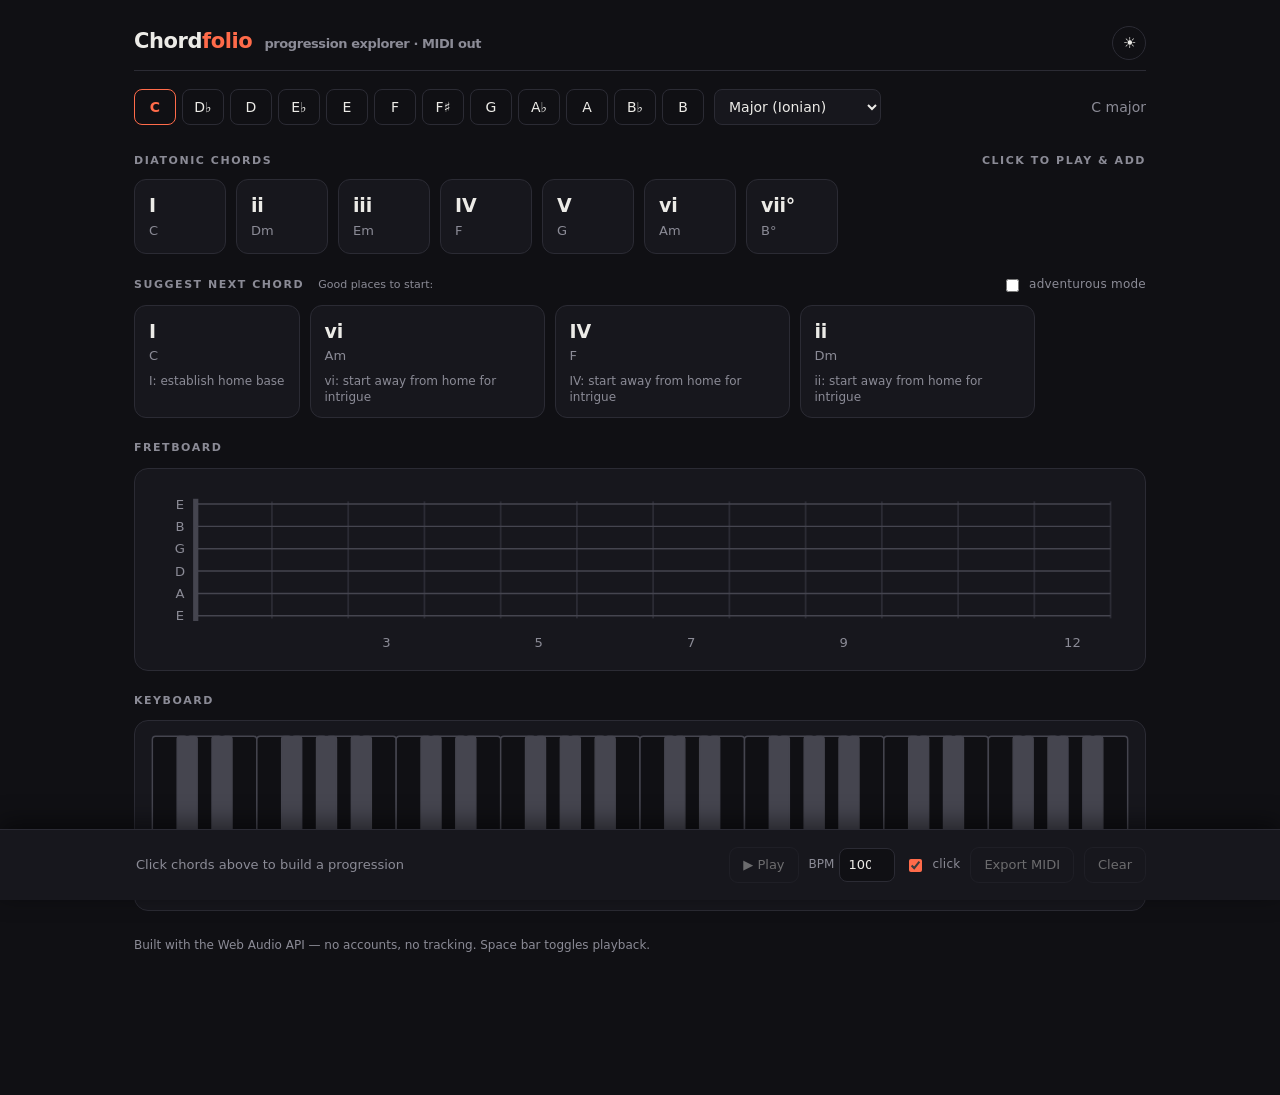
==== index.html @ 5ccd31ba "first stub" ====
<!DOCTYPE html>
<html lang="en" data-theme="dark">
<head>
  <meta charset="UTF-8">
  <meta name="viewport" content="width=device-width, initial-scale=1.0">
  <title>Chordfolio — chord progression explorer</title>
  <meta name="description" content="Explore keys, build chord progressions, hear them looped, and export MIDI straight into your DAW. No signup.">
  <link rel="stylesheet" href="css/style.css">
</head>
<body>
  <div class="wrap">
    <header>
      <div>
        <h1>Chord<span class="accent">folio</span><span class="tagline">progression explorer · MIDI out</span></h1>
      </div>
      <button id="btn-theme" title="Toggle light/dark">☀</button>
    </header>

    <section class="key-bar" aria-label="Key selector">
      <div class="tonic-row" id="tonics"></div>
      <select id="mode-select" aria-label="Mode"></select>
      <span id="key-name"></span>
    </section>

    <div class="section-title">Diatonic chords <span class="spacer"></span> click to play &amp; add</div>
    <section class="card-row" id="chords" aria-label="Diatonic chords"></section>

    <div class="section-title">
      Suggest next chord
      <span id="suggest-hint"></span>
      <span class="spacer"></span>
      <label class="toggle"><input type="checkbox" id="adventurous"> adventurous mode</label>
    </div>
    <section class="card-row" id="suggestions" aria-label="Suggested next chords"></section>

    <div class="section-title">Fretboard</div>
    <div class="instrument" id="fretboard"></div>

    <div class="section-title">Keyboard</div>
    <div class="instrument" id="piano"></div>

    <footer class="credits">
      Built with the Web Audio API — no accounts, no tracking. Space bar toggles playback.
    </footer>
  </div>

  <div class="timeline-bar">
    <div class="timeline-inner">
      <div id="timeline" aria-label="Progression timeline"></div>
      <div class="transport">
        <button id="btn-play" disabled>▶ Play</button>
        <label class="bpm-field">BPM <input type="number" id="bpm" min="40" max="220" step="1"></label>
        <label class="toggle"><input type="checkbox" id="metronome"> click</label>
        <button id="btn-export" disabled>Export MIDI</button>
        <button id="btn-clear" disabled>Clear</button>
      </div>
    </div>
  </div>

  <script src="js/theory.js"></script>
  <script src="js/audio.js"></script>
  <script src="js/suggest.js"></script>
  <script src="js/midi.js"></script>
  <script src="js/piano.js"></script>
  <script src="js/fretboard.js"></script>
  <script src="js/app.js"></script>
</body>
</html>
---- css/style.css ----
/* Chordfolio — editorial line-art UI. One accent color; dark default. */
:root {
  --accent: #ff6b4a;
  --accent-soft: rgba(255, 107, 74, 0.18);
}
:root[data-theme='dark'] {
  --bg: #101014;
  --panel: #17171d;
  --line: #2b2b34;
  --line-strong: #45454f;
  --ink: #ecebe7;
  --ink-dim: #8b8b96;
  --key-white: #101014;
  --shadow: rgba(0, 0, 0, 0.5);
}
:root[data-theme='light'] {
  --bg: #faf9f6;
  --panel: #ffffff;
  --line: #dcdad4;
  --line-strong: #b4b2ab;
  --ink: #1c1c20;
  --ink-dim: #77767e;
  --key-white: #faf9f6;
  --shadow: rgba(30, 30, 40, 0.12);
}

* { box-sizing: border-box; }
html, body { margin: 0; }
body {
  background: var(--bg);
  color: var(--ink);
  font-family: 'Inter', 'Segoe UI', system-ui, -apple-system, sans-serif;
  font-size: 15px;
  line-height: 1.45;
  padding-bottom: 130px; /* room for the sticky timeline */
}

.wrap { max-width: 1060px; margin: 0 auto; padding: 0 24px; }

/* ---------- header ---------- */
header {
  display: flex;
  align-items: baseline;
  justify-content: space-between;
  padding: 26px 0 10px;
  border-bottom: 1px solid var(--line);
}
h1 {
  font-size: 21px;
  font-weight: 650;
  letter-spacing: -0.02em;
  margin: 0;
}
h1 .accent { color: var(--accent); }
.tagline { color: var(--ink-dim); font-size: 13px; margin-left: 12px; }
#btn-theme {
  background: none;
  border: 1px solid var(--line);
  border-radius: 999px;
  color: var(--ink);
  width: 34px; height: 34px;
  font-size: 15px;
  cursor: pointer;
}
#btn-theme:hover { border-color: var(--accent); color: var(--accent); }

/* ---------- key selector ---------- */
.key-bar {
  display: flex;
  flex-wrap: wrap;
  align-items: center;
  gap: 10px;
  padding: 18px 0 6px;
}
.tonic-row { display: flex; flex-wrap: wrap; gap: 6px; }
.tonic-btn {
  min-width: 42px;
  padding: 7px 9px;
  background: none;
  border: 1px solid var(--line);
  border-radius: 8px;
  color: var(--ink);
  font: inherit;
  font-size: 14px;
  cursor: pointer;
  transition: border-color 0.15s, color 0.15s;
}
.tonic-btn:hover { border-color: var(--accent); }
.tonic-btn.active {
  border-color: var(--accent);
  color: var(--accent);
  font-weight: 650;
}
#mode-select {
  background: var(--panel);
  color: var(--ink);
  border: 1px solid var(--line);
  border-radius: 8px;
  padding: 8px 10px;
  font: inherit;
  font-size: 14px;
  cursor: pointer;
}
#key-name { font-size: 14px; color: var(--ink-dim); margin-left: auto; }

/* ---------- section titles ---------- */
.section-title {
  font-size: 11px;
  font-weight: 650;
  text-transform: uppercase;
  letter-spacing: 0.14em;
  color: var(--ink-dim);
  margin: 22px 0 10px;
  display: flex;
  align-items: center;
  gap: 14px;
}
.section-title .spacer { flex: 1; }

/* ---------- chord cards ---------- */
.card-row { display: flex; flex-wrap: wrap; gap: 10px; }
.chord-card {
  display: flex;
  flex-direction: column;
  align-items: flex-start;
  gap: 2px;
  min-width: 92px;
  padding: 12px 14px;
  background: var(--panel);
  border: 1px solid var(--line);
  border-radius: 12px;
  color: var(--ink);
  font: inherit;
  cursor: pointer;
  text-align: left;
  transition: border-color 0.15s, transform 0.1s, box-shadow 0.15s;
}
.chord-card:hover {
  border-color: var(--accent);
  transform: translateY(-1px);
  box-shadow: 0 4px 14px var(--shadow);
}
.chord-card.played { border-color: var(--accent); box-shadow: 0 0 0 3px var(--accent-soft); }
.card-roman { font-size: 19px; font-weight: 650; letter-spacing: -0.01em; }
.card-symbol { font-size: 13px; color: var(--ink-dim); }
.chord-card.suggestion { max-width: 235px; }
.card-why { font-size: 12px; color: var(--ink-dim); margin-top: 5px; line-height: 1.35; }
.chord-card.spicy .card-roman::after {
  content: '◆';
  font-size: 9px;
  color: var(--accent);
  vertical-align: super;
  margin-left: 5px;
}
.toggle {
  display: inline-flex;
  align-items: center;
  gap: 7px;
  font-size: 12px;
  letter-spacing: 0.02em;
  text-transform: none;
  font-weight: 500;
  color: var(--ink-dim);
  cursor: pointer;
}
.toggle input { accent-color: var(--accent); cursor: pointer; }
#suggest-hint { text-transform: none; letter-spacing: 0; font-weight: 500; }

/* ---------- instruments ---------- */
.instrument {
  background: var(--panel);
  border: 1px solid var(--line);
  border-radius: 14px;
  padding: 14px 16px;
  margin-top: 12px;
}
.fret-svg, .piano-svg { display: block; width: 100%; height: auto; }

/* fretboard line-art */
.fb-nut { stroke: var(--line-strong); stroke-width: 4; }
.fb-fret { stroke: var(--line); stroke-width: 1.4; }
.fb-string { stroke: var(--line-strong); stroke-width: 1.1; }
.fb-label, .fb-marker-num {
  fill: var(--ink-dim);
  font-size: 10px;
  font-family: inherit;
  text-anchor: middle;
}
.fb-dot {
  fill: var(--bg);
  stroke: var(--accent);
  stroke-width: 1.8;
}
.fb-dot.root { fill: var(--accent); }

/* piano line-art */
.pk-white {
  fill: var(--key-white);
  stroke: var(--line-strong);
  stroke-width: 1.1;
  cursor: pointer;
}
.pk-black {
  fill: var(--line-strong);
  stroke: var(--line-strong);
  stroke-width: 1;
  cursor: pointer;
}
.pk-label { fill: var(--ink-dim); font-size: 9px; font-family: inherit; text-anchor: middle; pointer-events: none; }
.pk-white.lit { fill: var(--accent-soft); stroke: var(--accent); }
.pk-black.lit { fill: var(--accent); stroke: var(--accent); }

/* playing pulse — soft animated opacity/scale on the lit note */
@keyframes pulse {
  0% { opacity: 1; }
  50% { opacity: 0.45; }
  100% { opacity: 1; }
}
.pulse { animation: pulse 0.9s ease-in-out infinite; }

/* ---------- timeline (sticky bottom bar) ---------- */
.timeline-bar {
  position: fixed;
  left: 0; right: 0; bottom: 0;
  background: var(--panel);
  border-top: 1px solid var(--line);
  box-shadow: 0 -6px 24px var(--shadow);
  padding: 12px 0;
  z-index: 10;
}
.timeline-inner {
  max-width: 1060px;
  margin: 0 auto;
  padding: 0 24px;
  display: flex;
  align-items: center;
  gap: 14px;
}
#timeline {
  display: flex;
  gap: 8px;
  flex: 1;
  overflow-x: auto;
  padding: 3px 2px;
  min-height: 46px;
  align-items: center;
}
.timeline-empty { color: var(--ink-dim); font-size: 13px; }
.chip {
  display: inline-flex;
  align-items: baseline;
  gap: 6px;
  padding: 8px 12px;
  border: 1px solid var(--line);
  border-radius: 10px;
  background: var(--bg);
  cursor: grab;
  user-select: none;
  white-space: nowrap;
  transition: border-color 0.15s;
}
.chip:hover { border-color: var(--accent); }
.chip:hover .chip-x { opacity: 1; }
.chip-roman { font-weight: 650; font-size: 15px; }
.chip-symbol { font-size: 12px; color: var(--ink-dim); }
.chip-x { font-size: 12px; color: var(--accent); opacity: 0; transition: opacity 0.15s; }
.chip.dragging { opacity: 0.4; }
.chip.drag-over { border-color: var(--accent); box-shadow: 0 0 0 2px var(--accent-soft); }
.chip.active {
  border-color: var(--accent);
  box-shadow: 0 0 0 3px var(--accent-soft);
  animation: pulse 0.9s ease-in-out infinite;
}

.transport { display: flex; align-items: center; gap: 10px; flex-shrink: 0; }
.transport button {
  background: none;
  border: 1px solid var(--line);
  border-radius: 9px;
  color: var(--ink);
  font: inherit;
  font-size: 13px;
  padding: 8px 13px;
  cursor: pointer;
  transition: border-color 0.15s, color 0.15s;
}
.transport button:hover:not(:disabled) { border-color: var(--accent); color: var(--accent); }
.transport button:disabled { opacity: 0.4; cursor: default; }
#btn-play.playing { border-color: var(--accent); color: var(--accent); }
.bpm-field { display: inline-flex; align-items: center; gap: 5px; font-size: 12px; color: var(--ink-dim); }
#bpm {
  width: 56px;
  background: var(--bg);
  border: 1px solid var(--line);
  border-radius: 8px;
  color: var(--ink);
  font: inherit;
  font-size: 13px;
  padding: 7px 8px;
}

footer.credits {
  color: var(--ink-dim);
  font-size: 12px;
  padding: 26px 0 10px;
}

@media (max-width: 760px) {
  .timeline-inner { flex-direction: column; align-items: stretch; }
  #key-name { display: none; }
  body { padding-bottom: 190px; }
}
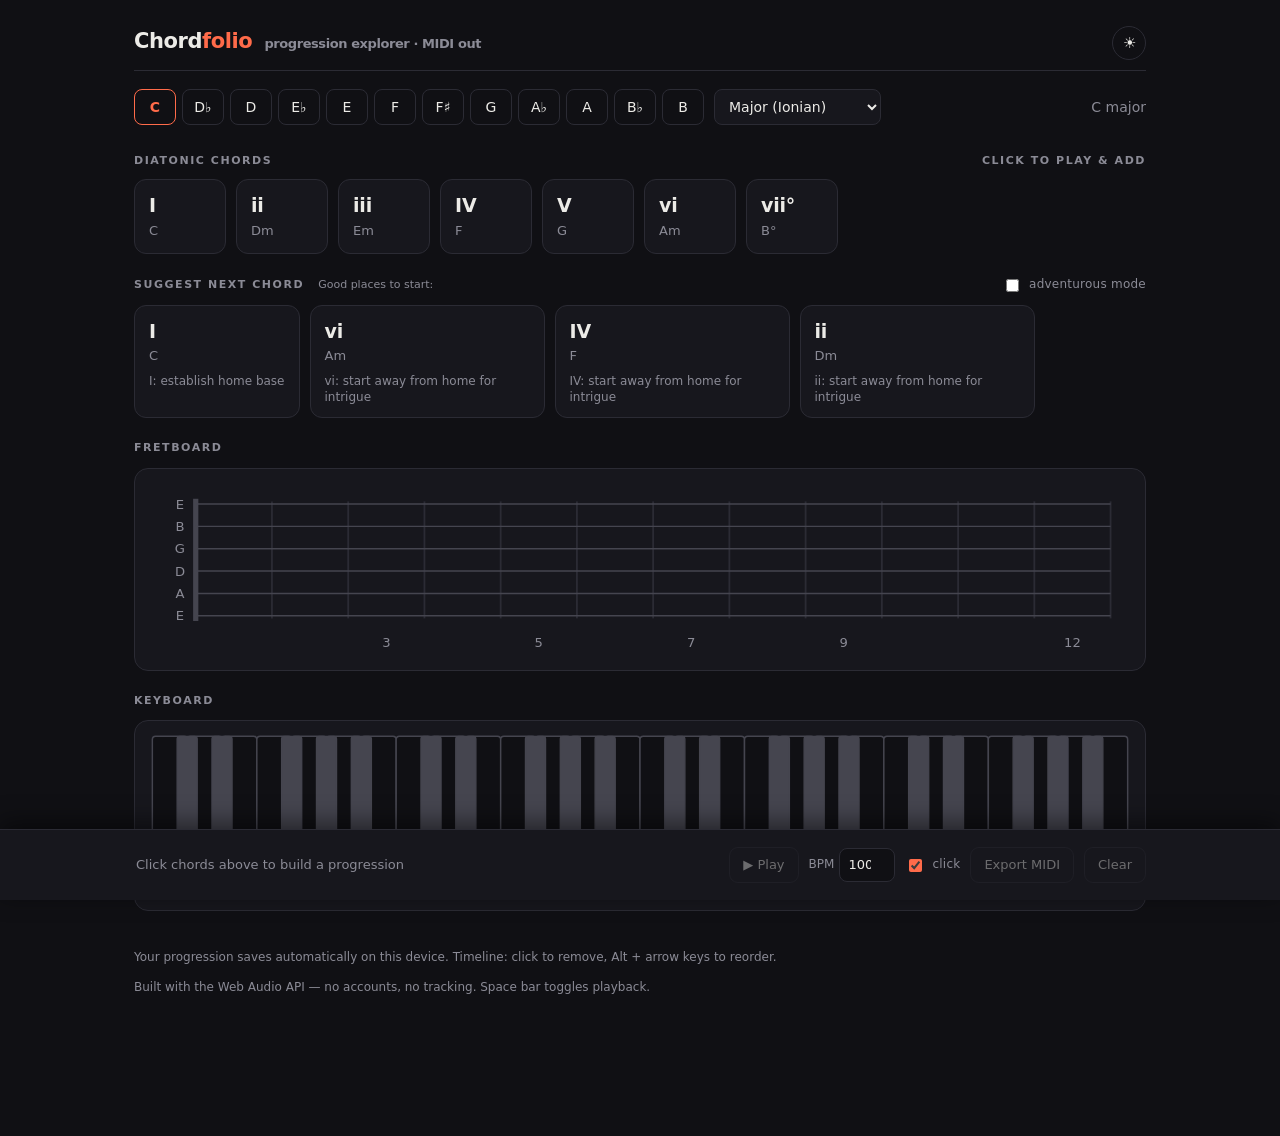
==== commit 2f3ccbe5: "Polish Chordfolio persistence, accessible editing and audio lifecycle" ====
--- a/index.html
+++ b/index.html
@@ -13,7 +13,7 @@
       <div>
         <h1>Chord<span class="accent">folio</span><span class="tagline">progression explorer · MIDI out</span></h1>
       </div>
-      <button id="btn-theme" title="Toggle light/dark">☀</button>
+      <button id="btn-theme" title="Toggle light/dark" aria-label="Toggle light and dark theme">☀</button>
     </header>
 
     <section class="key-bar" aria-label="Key selector">
@@ -40,6 +40,7 @@
     <div class="instrument" id="piano"></div>
 
     <footer class="credits">
+      <p id="status" role="status">Your progression saves automatically on this device. Timeline: click to remove, Alt + arrow keys to reorder.</p>
       Built with the Web Audio API — no accounts, no tracking. Space bar toggles playback.
     </footer>
   </div>
--- a/css/style.css
+++ b/css/style.css
@@ -310,3 +310,9 @@
   #key-name { display: none; }
   body { padding-bottom: 190px; }
 }
+
+/* Keyboard and small-screen accessibility. */
+.chip { color: var(--ink); font: inherit; }
+:focus-visible { outline: 2px solid var(--accent); outline-offset: 4px; }
+.transport { flex-wrap: wrap; }
+@media (prefers-reduced-motion: reduce) { *, *::before, *::after { animation: none !important; transition: none !important; } }
